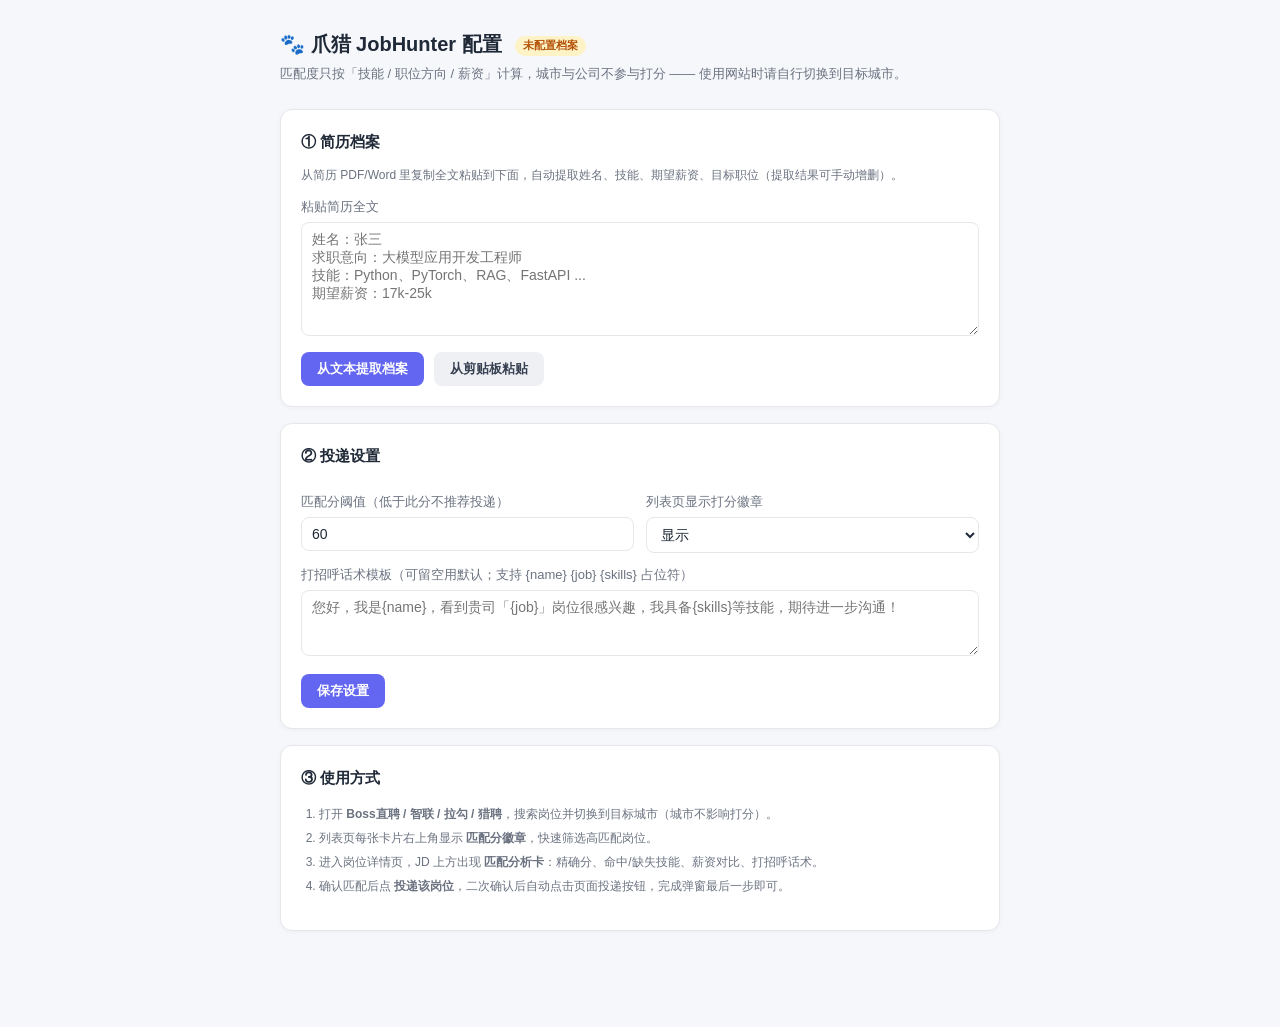
==== claw-jobhunter-extension-v0.1.8/options/options.html @ 2de42410 "抓猎" ====
<!DOCTYPE html>
<html lang="zh-CN">
<head>
  <meta charset="UTF-8" />
  <title>爪猎 JobHunter - 配置</title>
  <style>
    :root {
      --bg: #f6f7fb;
      --card: #ffffff;
      --line: #e5e7eb;
      --ink: #1f2937;
      --sub: #6b7280;
      --brand: #6366f1;
      --brand-dark: #4f46e5;
      --ok: #16a34a;
      --warn: #d97706;
    }
    * { box-sizing: border-box; }
    body {
      margin: 0;
      background: var(--bg);
      color: var(--ink);
      font-family: -apple-system, "PingFang SC", "Microsoft YaHei", sans-serif;
      font-size: 14px;
      line-height: 1.6;
    }
    .wrap { max-width: 760px; margin: 0 auto; padding: 28px 20px 80px; }
    h1 { font-size: 20px; margin: 0 0 4px; }
    .sub { color: var(--sub); margin: 0 0 24px; font-size: 13px; }
    .card {
      background: var(--card);
      border: 1px solid var(--line);
      border-radius: 12px;
      padding: 20px;
      margin-bottom: 16px;
      box-shadow: 0 1px 4px rgba(15,23,42,.04);
    }
    .card h2 { font-size: 15px; margin: 0 0 12px; }
    label { display: block; font-size: 13px; color: var(--sub); margin: 12px 0 4px; }
    input[type=text], textarea, select {
      width: 100%;
      border: 1px solid var(--line);
      border-radius: 8px;
      padding: 8px 10px;
      font-size: 14px;
      font-family: inherit;
      color: var(--ink);
      background: #fff;
    }
    input:focus, textarea:focus { outline: none; border-color: var(--brand); }
    textarea { resize: vertical; }
    .row { display: flex; gap: 12px; }
    .row > div { flex: 1; }
    button {
      border: 0;
      border-radius: 8px;
      padding: 8px 16px;
      font-size: 13px;
      font-weight: 600;
      cursor: pointer;
      font-family: inherit;
    }
    .btn-primary { background: var(--brand); color: #fff; }
    .btn-primary:hover { background: var(--brand-dark); }
    .btn-ghost { background: #eef0f4; color: #374151; }
    .btn-ghost:hover { background: #e2e5ea; }
    .btn-danger { background: #fef2f2; color: #dc2626; }
    .hint { font-size: 12px; color: var(--sub); margin-top: 6px; }
    .chips { display: flex; flex-wrap: wrap; gap: 6px; margin-top: 6px; }
    .chip {
      display: inline-flex; align-items: center; gap: 4px;
      background: #eef2ff; color: #4338ca;
      border-radius: 999px; padding: 3px 8px 3px 10px;
      font-size: 12px; border: 1px solid #e0e7ff;
    }
    .chip button {
      background: none; border: 0; color: #6366f1;
      font-size: 14px; padding: 0 2px; cursor: pointer; line-height: 1;
    }
    .chip button:hover { color: #dc2626; }
    .add-chip-row { display: flex; gap: 6px; margin-top: 8px; }
    .add-chip-row input { flex: 1; }
    .add-chip-row button { flex: 0 0 auto; }
    #status {
      position: fixed; bottom: 20px; left: 50%; transform: translateX(-50%);
      background: rgba(17,24,39,.9); color: #fff;
      border-radius: 999px; padding: 8px 18px; font-size: 13px;
      opacity: 0; transition: opacity .25s; pointer-events: none;
    }
    #status.show { opacity: 1; }
    .tag { display: inline-block; font-size: 11px; padding: 1px 8px; border-radius: 999px; margin-left: 8px; vertical-align: 2px; }
    .tag-ok { background: #e8f7ee; color: #15803d; }
    .tag-warn { background: #fef3c7; color: #b45309; }
    .jsonbox { font-family: Consolas, monospace; font-size: 12px; min-height: 140px; }
    .actions { display: flex; gap: 10px; flex-wrap: wrap; }
    .empty { color: var(--sub); font-size: 13px; padding: 8px 0; }
  </style>
</head>
<body>
  <div class="wrap">
    <h1>🐾 爪猎 JobHunter 配置 <span id="stateTag" class="tag tag-warn">未配置档案</span></h1>
    <p class="sub">匹配度只按「技能 / 职位方向 / 薪资」计算，城市与公司不参与打分 —— 使用网站时请自行切换到目标城市。</p>

    <!-- 第一步：简历档案 -->
    <div class="card">
      <h2>① 简历档案</h2>
      <p class="hint">从简历 PDF/Word 里复制全文粘贴到下面，自动提取姓名、技能、期望薪资、目标职位（提取结果可手动增删）。</p>
      <label for="resumeText">粘贴简历全文</label>
      <textarea id="resumeText" rows="6" placeholder="姓名：张三&#10;求职意向：大模型应用开发工程师&#10;技能：Python、PyTorch、RAG、FastAPI ...&#10;期望薪资：17k-25k"></textarea>
      <div class="actions" style="margin-top:10px">
        <button id="btnExtract" class="btn-primary">从文本提取档案</button>
        <button id="btnPaste" class="btn-ghost">从剪贴板粘贴</button>
      </div>

      <div id="profileForm" style="display:none">
        <div class="row">
          <div>
            <label>姓名</label>
            <input type="text" id="fName" placeholder="选填" />
          </div>
          <div>
            <label>期望薪资（如 17k-25k 或 2万-3万）</label>
            <input type="text" id="fSalary" placeholder="选填，用于薪资匹配打分" />
          </div>
        </div>
        <label>目标职位关键词（标题命中一个即得职位方向分）</label>
        <div class="chips" id="fRoles"></div>
        <div class="add-chip-row">
          <input type="text" id="roleInput" placeholder="如：大模型应用开发工程师" />
          <button class="btn-ghost" id="btnAddRole">添加</button>
        </div>
        <label>我的技能（出现在 JD 中越多，技能分越高）</label>
        <div class="chips" id="fSkills"></div>
        <div class="add-chip-row">
          <input type="text" id="skillInput" placeholder="如：RAG、LangChain、PyTorch" />
          <button class="btn-ghost" id="btnAddSkill">添加</button>
        </div>
        <div class="actions" style="margin-top:16px">
          <button id="btnSaveProfile" class="btn-primary">保存档案</button>
          <button id="btnExportJson" class="btn-ghost">导出 JSON</button>
          <button id="btnImportJson" class="btn-ghost">导入 JSON</button>
          <button id="btnClearProfile" class="btn-danger">清空档案</button>
        </div>
        <p class="hint">导出/导入 JSON 可与你本地 Python 端（claw-jobhunter）的 data/resume_profile.json 互通。</p>
      </div>
    </div>

    <!-- 第二步：投递设置 -->
    <div class="card">
      <h2>② 投递设置</h2>
      <div class="row">
        <div>
          <label>匹配分阈值（低于此分不推荐投递）</label>
          <input type="text" id="minScore" placeholder="60" />
        </div>
        <div>
          <label>列表页显示打分徽章</label>
          <select id="badgeEnabled">
            <option value="true">显示</option>
            <option value="false">隐藏</option>
          </select>
        </div>
      </div>
      <label>打招呼话术模板（可留空用默认；支持 {name} {job} {skills} 占位符）</label>
      <textarea id="pitchTemplate" rows="3" placeholder="您好，我是{name}，看到贵司「{job}」岗位很感兴趣，我具备{skills}等技能，期待进一步沟通！"></textarea>
      <div class="actions" style="margin-top:12px">
        <button id="btnSaveSettings" class="btn-primary">保存设置</button>
      </div>
    </div>

    <!-- 第三步：使用说明 -->
    <div class="card">
      <h2>③ 使用方式</h2>
      <ol class="hint" style="padding-left:18px; line-height:2">
        <li>打开 <b>Boss直聘 / 智联 / 拉勾 / 猎聘</b>，搜索岗位并切换到目标城市（城市不影响打分）。</li>
        <li>列表页每张卡片右上角显示 <b>匹配分徽章</b>，快速筛选高匹配岗位。</li>
        <li>进入岗位详情页，JD 上方出现 <b>匹配分析卡</b>：精确分、命中/缺失技能、薪资对比、打招呼话术。</li>
        <li>确认匹配后点 <b>投递该岗位</b>，二次确认后自动点击页面投递按钮，完成弹窗最后一步即可。</li>
      </ol>
    </div>
  </div>

  <div id="status"></div>
  <script src="../content/matcher.js"></script>
  <script src="options.js"></script>
</body>
</html>
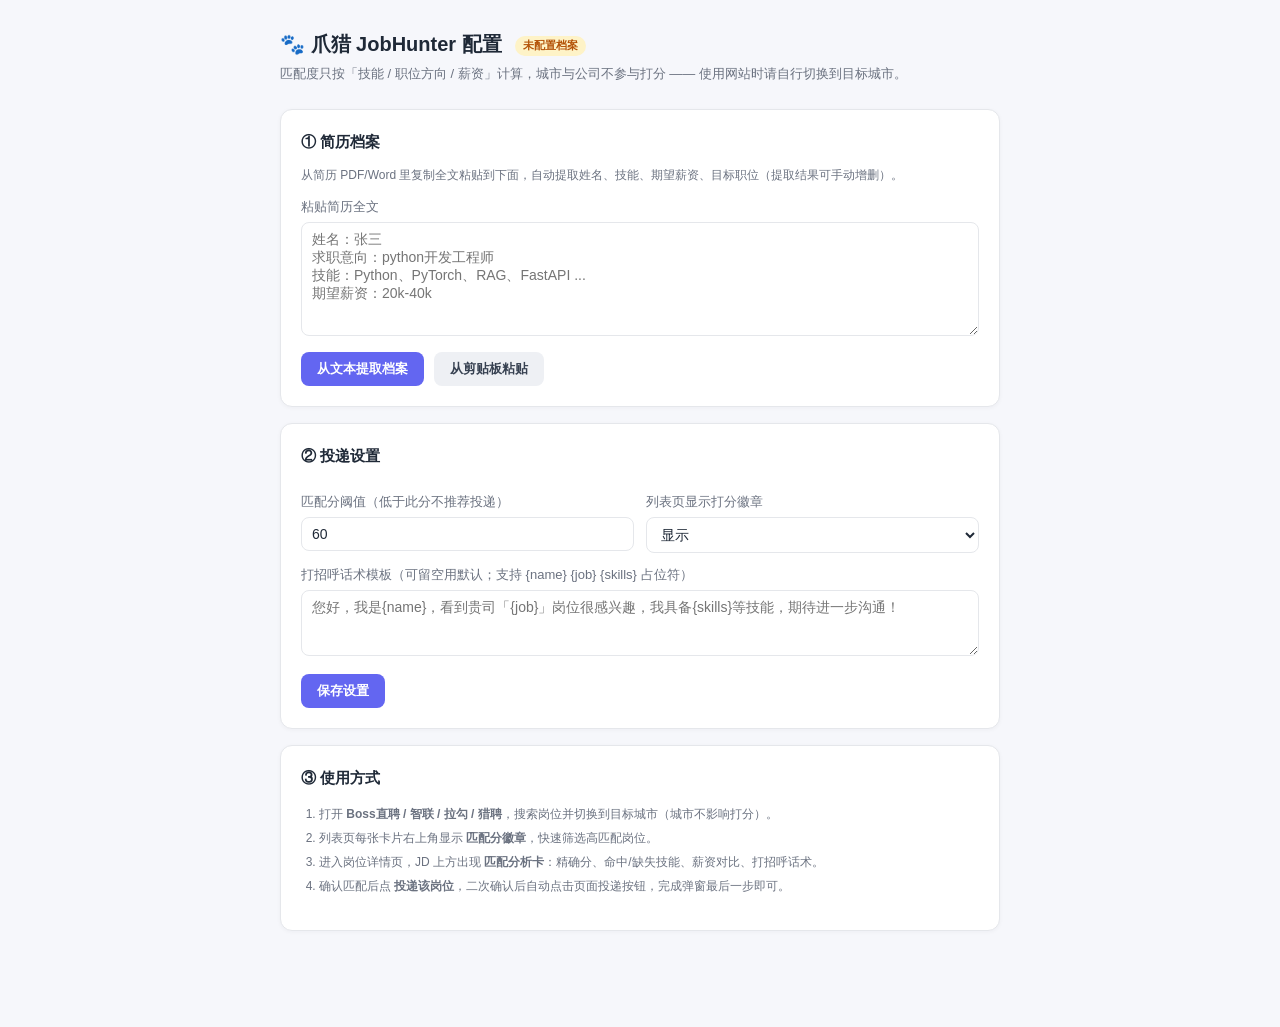
==== commit 94d61320: "Modify resume textarea placeholder content Updated placeholder text in resume textarea with new job " ====
--- a/claw-jobhunter-extension-v0.1.8/options/options.html
+++ b/claw-jobhunter-extension-v0.1.8/options/options.html
@@ -106,7 +106,7 @@
       <h2>① 简历档案</h2>
       <p class="hint">从简历 PDF/Word 里复制全文粘贴到下面，自动提取姓名、技能、期望薪资、目标职位（提取结果可手动增删）。</p>
       <label for="resumeText">粘贴简历全文</label>
-      <textarea id="resumeText" rows="6" placeholder="姓名：张三&#10;求职意向：大模型应用开发工程师&#10;技能：Python、PyTorch、RAG、FastAPI ...&#10;期望薪资：17k-25k"></textarea>
+      <textarea id="resumeText" rows="6" placeholder="姓名：张三&#10;求职意向：python开发工程师&#10;技能：Python、PyTorch、RAG、FastAPI ...&#10;期望薪资：20k-40k"></textarea>
       <div class="actions" style="margin-top:10px">
         <button id="btnExtract" class="btn-primary">从文本提取档案</button>
         <button id="btnPaste" class="btn-ghost">从剪贴板粘贴</button>
